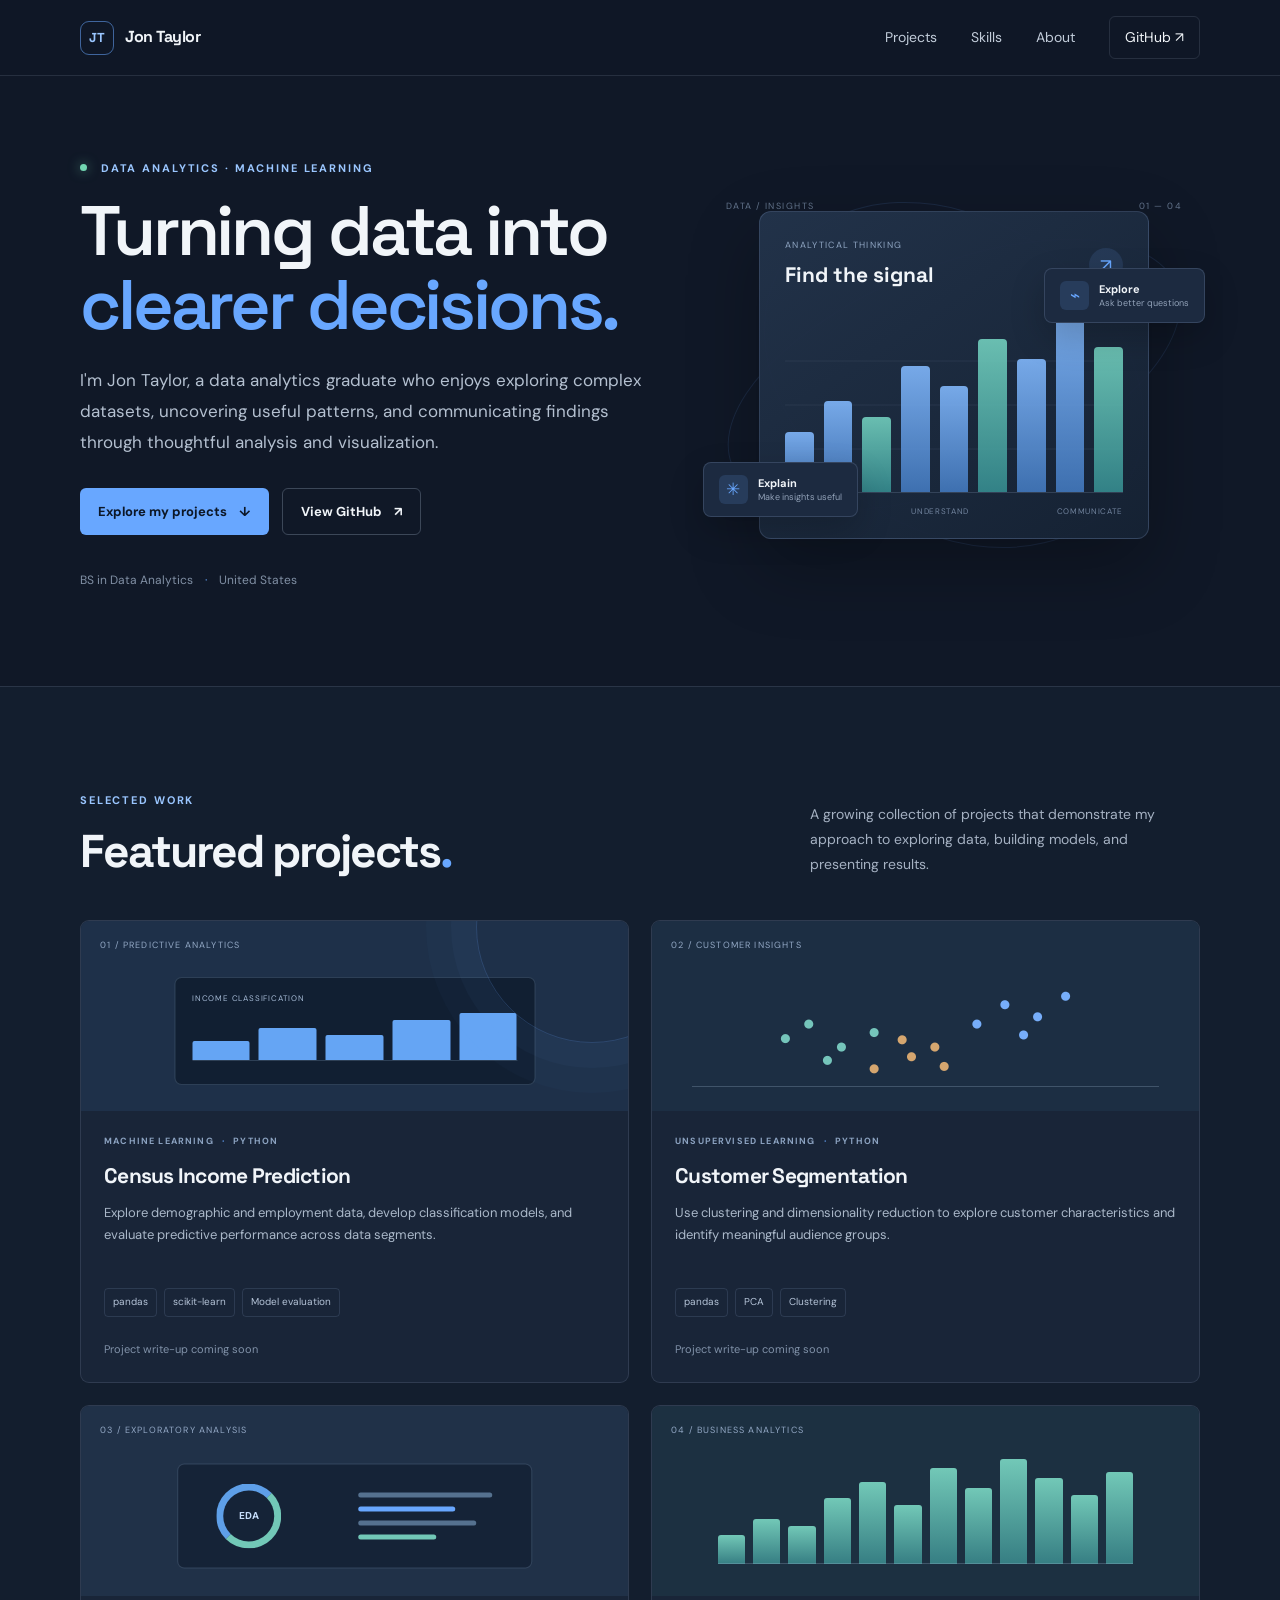
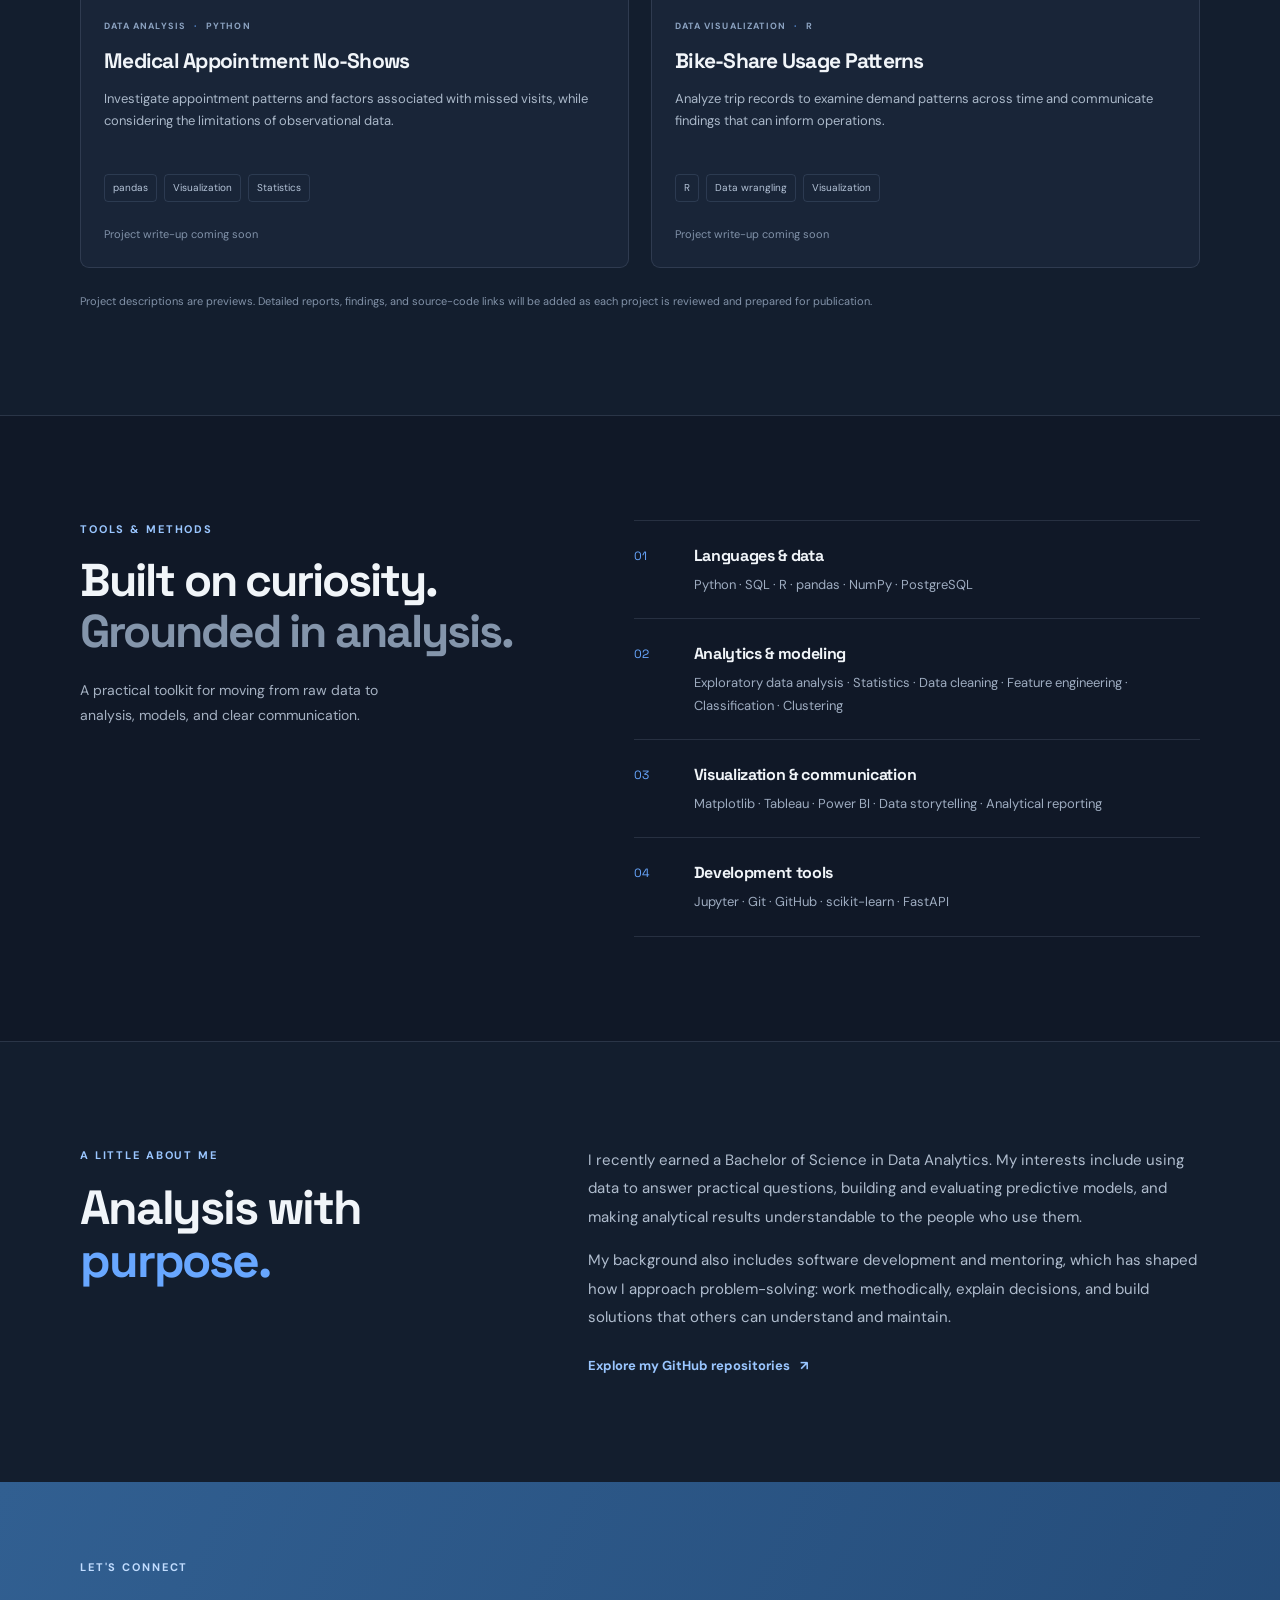
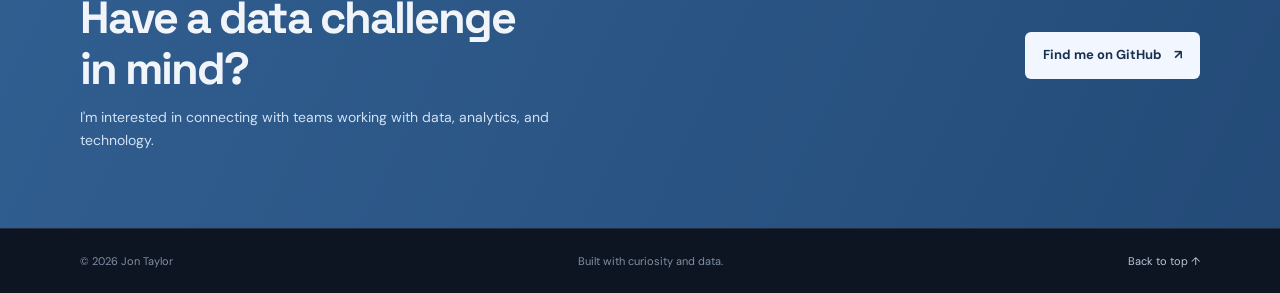
==== index.html @ 0e07718a "initial homepage setup" ====
<!doctype html>
<html lang="en">

<head>
  <meta charset="utf-8">
  <meta name="viewport" content="width=device-width, initial-scale=1">
  <meta name="description"
    content="Jon Taylor's data analytics portfolio, featuring projects in data analysis, visualization, SQL, and machine learning.">
  <meta name="theme-color" content="#101827">
  <title>Jon Taylor | Data Analytics Portfolio</title>
  <link rel="preconnect" href="https://fonts.googleapis.com">
  <link rel="preconnect" href="https://fonts.gstatic.com" crossorigin>
  <link
    href="https://fonts.googleapis.com/css2?family=DM+Sans:wght@400;500;600;700&family=Space+Grotesk:wght@500;600;700&display=swap"
    rel="stylesheet">
  <link rel="stylesheet" href="styles.css">
</head>

<body>
  <header class="site-header">
    <nav class="nav container" aria-label="Main navigation">
      <a class="brand" href="#home" aria-label="Jon Taylor home"><span class="brand-mark">JT</span><span>Jon
          Taylor</span></a>
      <button class="menu-toggle" type="button" aria-expanded="false" aria-controls="nav-links"
        aria-label="Toggle navigation">☰</button>
      <div class="nav-links" id="nav-links">
        <a href="#projects">Projects</a>
        <a href="#skills">Skills</a>
        <a href="#about">About</a>
        <a class="nav-cta" href="https://github.com/jontaylor224" target="_blank" rel="noopener noreferrer">GitHub <span
            aria-hidden="true">↗</span></a>
      </div>
    </nav>
  </header>

  <main>
    <section class="hero container" id="home">
      <div class="hero-copy">
        <p class="eyebrow"><span class="status-dot"></span> DATA ANALYTICS · MACHINE LEARNING</p>
        <h1>Turning data into <span>clearer decisions.</span></h1>
        <p class="hero-intro">I'm Jon Taylor, a data analytics graduate who enjoys exploring complex datasets,
          uncovering useful patterns, and communicating findings through thoughtful analysis and visualization.</p>
        <div class="hero-actions">
          <a class="button button-primary" href="#projects">Explore my projects <span aria-hidden="true">↓</span></a>
          <a class="button button-secondary" href="https://github.com/jontaylor224" target="_blank"
            rel="noopener noreferrer">View GitHub <span aria-hidden="true">↗</span></a>
        </div>
        <div class="hero-meta"><span>BS in Data Analytics</span><span class="meta-separator">·</span><span>United
            States</span></div>
      </div>
      <div class="hero-visual" aria-label="Abstract data visualization illustration">
        <div class="visual-topline"><span>DATA / INSIGHTS</span><span>01 — 04</span></div>
        <div class="chart-card">
          <div class="chart-heading">
            <div><span class="chart-kicker">ANALYTICAL THINKING</span><strong>Find the signal</strong></div><span
              class="chart-icon">↗</span>
          </div>
          <div class="bar-chart" aria-hidden="true">
            <span style="--h:34%"></span><span style="--h:52%"></span><span style="--h:43%"></span><span
              style="--h:72%"></span><span style="--h:61%"></span><span style="--h:88%"></span><span
              style="--h:76%"></span><span style="--h:100%"></span><span style="--h:83%"></span>
          </div>
          <div class="chart-axis"><span>EXPLORE</span><span>UNDERSTAND</span><span>COMMUNICATE</span></div>
        </div>
        <div class="floating-note note-one"><span class="note-symbol">⌁</span><span><b>Explore</b><small>Ask better
              questions</small></span></div>
        <div class="floating-note note-two"><span class="note-symbol">✳</span><span><b>Explain</b><small>Make insights
              useful</small></span></div>
        <div class="visual-orbit orbit-one"></div>
        <div class="visual-orbit orbit-two"></div>
      </div>
    </section>

    <section class="section projects-section" id="projects">
      <div class="container">
        <div class="section-heading">
          <div>
            <p class="eyebrow">SELECTED WORK</p>
            <h2>Featured projects<span class="accent">.</span></h2>
          </div>
          <p class="section-description">A growing collection of projects that demonstrate my approach to exploring
            data, building models, and presenting results.</p>
        </div>
        <div class="project-grid">
          <article class="project-card project-featured">
            <div class="project-art art-census">
              <div class="art-label">01 / PREDICTIVE ANALYTICS</div>
              <div class="mini-dashboard">
                <div class="mini-title">INCOME CLASSIFICATION</div>
                <div class="mini-bars"><i></i><i></i><i></i><i></i><i></i></div>
                <div class="mini-line"></div>
              </div>
            </div>
            <div class="project-content">
              <div class="project-type">MACHINE LEARNING <span>·</span> PYTHON</div>
              <h3>Census Income Prediction</h3>
              <p>Explore demographic and employment data, develop classification models, and evaluate predictive
                performance across data segments.</p>
              <div class="tag-list"><span>pandas</span><span>scikit-learn</span><span>Model evaluation</span></div><span
                class="project-status">Project write-up coming soon</span>
            </div>
          </article>
          <article class="project-card">
            <div class="project-art art-cluster">
              <div class="art-label">02 / CUSTOMER INSIGHTS</div>
              <div class="cluster-points">
                <i></i><i></i><i></i><i></i><i></i><i></i><i></i><i></i><i></i><i></i><i></i><i></i><i></i><i></i><i></i><i></i>
              </div>
              <div class="cluster-axis"></div>
            </div>
            <div class="project-content">
              <div class="project-type">UNSUPERVISED LEARNING <span>·</span> PYTHON</div>
              <h3>Customer Segmentation</h3>
              <p>Use clustering and dimensionality reduction to explore customer characteristics and identify meaningful
                audience groups.</p>
              <div class="tag-list"><span>pandas</span><span>PCA</span><span>Clustering</span></div><span
                class="project-status">Project write-up coming soon</span>
            </div>
          </article>
          <article class="project-card">
            <div class="project-art art-health">
              <div class="art-label">03 / EXPLORATORY ANALYSIS</div>
              <div class="health-panel">
                <div class="health-ring"><span>EDA</span></div>
                <div class="health-lines"><i></i><i></i><i></i><i></i></div>
              </div>
            </div>
            <div class="project-content">
              <div class="project-type">DATA ANALYSIS <span>·</span> PYTHON</div>
              <h3>Medical Appointment No-Shows</h3>
              <p>Investigate appointment patterns and factors associated with missed visits, while considering the
                limitations of observational data.</p>
              <div class="tag-list"><span>pandas</span><span>Visualization</span><span>Statistics</span></div><span
                class="project-status">Project write-up coming soon</span>
            </div>
          </article>
          <article class="project-card">
            <div class="project-art art-bikeshare">
              <div class="art-label">04 / BUSINESS ANALYTICS</div>
              <div class="bike-bars">
                <i></i><i></i><i></i><i></i><i></i><i></i><i></i><i></i><i></i><i></i><i></i><i></i></div>
              <div class="bike-baseline"></div>
            </div>
            <div class="project-content">
              <div class="project-type">DATA VISUALIZATION <span>·</span> R</div>
              <h3>Bike-Share Usage Patterns</h3>
              <p>Analyze trip records to examine demand patterns across time and communicate findings that can inform
                operations.</p>
              <div class="tag-list"><span>R</span><span>Data wrangling</span><span>Visualization</span></div><span
                class="project-status">Project write-up coming soon</span>
            </div>
          </article>
        </div>
        <p class="projects-note">Project descriptions are previews. Detailed reports, findings, and source-code links
          will be added as each project is reviewed and prepared for publication.</p>
      </div>
    </section>

    <section class="section skills-section" id="skills">
      <div class="container skills-layout">
        <div>
          <p class="eyebrow">TOOLS & METHODS</p>
          <h2>Built on curiosity.<br><span class="muted-heading">Grounded in analysis.</span></h2>
          <p class="section-description">A practical toolkit for moving from raw data to analysis, models, and clear
            communication.</p>
        </div>
        <div class="skill-groups">
          <div class="skill-group"><span class="skill-number">01</span>
            <div>
              <h3>Languages & data</h3>
              <p>Python · SQL · R · pandas · NumPy · PostgreSQL</p>
            </div>
          </div>
          <div class="skill-group"><span class="skill-number">02</span>
            <div>
              <h3>Analytics & modeling</h3>
              <p>Exploratory data analysis · Statistics · Data cleaning · Feature engineering · Classification ·
                Clustering</p>
            </div>
          </div>
          <div class="skill-group"><span class="skill-number">03</span>
            <div>
              <h3>Visualization & communication</h3>
              <p>Matplotlib · Tableau · Power BI · Data storytelling · Analytical reporting</p>
            </div>
          </div>
          <div class="skill-group"><span class="skill-number">04</span>
            <div>
              <h3>Development tools</h3>
              <p>Jupyter · Git · GitHub · scikit-learn · FastAPI</p>
            </div>
          </div>
        </div>
      </div>
    </section>

    <section class="section about-section" id="about">
      <div class="container about-layout">
        <div>
          <p class="eyebrow">A LITTLE ABOUT ME</p>
          <h2>Analysis with<br><span class="accent">purpose.</span></h2>
        </div>
        <div class="about-copy">
          <p>I recently earned a Bachelor of Science in Data Analytics. My interests include using data to answer
            practical questions, building and evaluating predictive models, and making analytical results understandable
            to the people who use them.</p>
          <p>My background also includes software development and mentoring, which has shaped how I approach
            problem-solving: work methodically, explain decisions, and build solutions that others can understand and
            maintain.</p><a class="text-link" href="https://github.com/jontaylor224" target="_blank"
            rel="noopener noreferrer">Explore my GitHub repositories <span aria-hidden="true">↗</span></a>
        </div>
      </div>
    </section>

    <section class="contact-section" id="contact">
      <div class="container contact-inner">
        <div>
          <p class="eyebrow">LET'S CONNECT</p>
          <h2>Have a data challenge<br>in mind?</h2>
          <p>I'm interested in connecting with teams working with data, analytics, and technology.</p>
        </div><a class="button button-light" href="https://github.com/jontaylor224" target="_blank"
          rel="noopener noreferrer">Find me on GitHub <span aria-hidden="true">↗</span></a>
      </div>
    </section>
  </main>

  <footer class="footer">
    <div class="container footer-inner"><span>© <span id="year">2026</span> Jon Taylor</span><span>Built with curiosity
        and data.</span><a href="#home">Back to top ↑</a></div>
  </footer>
  <script>
    const toggle = document.querySelector('.menu-toggle');
    const links = document.querySelector('.nav-links');
    toggle.addEventListener('click', () => {
      const expanded = toggle.getAttribute('aria-expanded') === 'true';
      toggle.setAttribute('aria-expanded', String(!expanded));
      links.classList.toggle('is-open', !expanded);
    });
    links.querySelectorAll('a').forEach(link => link.addEventListener('click', () => {
      toggle.setAttribute('aria-expanded', 'false');
      links.classList.remove('is-open');
    }));
    document.getElementById('year').textContent = new Date().getFullYear();
  </script>
</body>

</html>
---- styles.css ----
:root {
    --bg: #101827;
    --bg-soft: #151f30;
    --panel: #1a2639;
    --panel-2: #202d42;
    --text: #f1f5f9;
    --muted: #a5b1c2;
    --subtle: #718096;
    --accent: #68a7ff;
    --accent-2: #9ac6ff;
    --line: rgba(192, 210, 235, .13);
    --font: 'DM Sans', sans-serif;
    --display: 'Space Grotesk', sans-serif
}

* {
    box-sizing: border-box
}

html {
    scroll-behavior: smooth;
    scroll-padding-top: 86px
}

body {
    margin: 0;
    background: var(--bg);
    color: var(--text);
    font-family: var(--font);
    font-size: 16px;
    line-height: 1.65
}

a {
    color: inherit;
    text-decoration: none
}

.container {
    width: min(1120px, calc(100% - 48px));
    margin-inline: auto
}

.site-header {
    height: 76px;
    border-bottom: 1px solid var(--line);
    background: rgba(16, 24, 39, .92);
    position: sticky;
    top: 0;
    z-index: 10;
    backdrop-filter: blur(16px)
}

.nav {
    height: 100%;
    display: flex;
    align-items: center;
    justify-content: space-between
}

.brand {
    display: flex;
    align-items: center;
    gap: 11px;
    font-family: var(--display);
    font-weight: 700;
    letter-spacing: -.03em
}

.brand-mark {
    width: 34px;
    height: 34px;
    display: grid;
    place-items: center;
    border: 1px solid rgba(104, 167, 255, .55);
    border-radius: 9px;
    color: var(--accent-2);
    font-size: 13px
}

.nav-links {
    display: flex;
    align-items: center;
    gap: 34px;
    color: #c2ccda;
    font-size: 14px
}

.nav-links a:hover,
.text-link:hover {
    color: var(--accent-2)
}

.nav-cta {
    padding: 9px 15px;
    border: 1px solid var(--line);
    border-radius: 6px;
    color: var(--text)
}

.menu-toggle {
    display: none;
    background: none;
    border: 0;
    color: var(--text);
    font-size: 23px
}

.hero {
    min-height: 610px;
    display: grid;
    grid-template-columns: 1.08fr .92fr;
    align-items: center;
    gap: 50px;
    padding-top: 62px;
    padding-bottom: 74px
}

.eyebrow {
    margin: 0 0 17px;
    color: var(--accent-2);
    font-size: 11px;
    font-weight: 700;
    letter-spacing: .17em
}

.status-dot {
    display: inline-block;
    width: 7px;
    height: 7px;
    border-radius: 50%;
    background: #72d6b1;
    margin: 0 9px 1px 0;
    box-shadow: 0 0 12px rgba(114, 214, 177, .6)
}

h1,
h2,
h3,
p {
    margin-top: 0
}

h1,
h2,
h3 {
    font-family: var(--display);
    letter-spacing: -.045em
}

h1 {
    max-width: 650px;
    margin-bottom: 23px;
    font-size: clamp(46px, 6vw, 70px);
    line-height: 1.06;
    font-weight: 600
}

h1 span,
.accent {
    color: var(--accent)
}

.hero-intro {
    max-width: 570px;
    color: #b4c0d0;
    font-size: 17px;
    line-height: 1.8
}

.hero-actions {
    display: flex;
    gap: 13px;
    flex-wrap: wrap;
    margin-top: 31px
}

.button {
    min-height: 47px;
    padding: 0 18px;
    display: inline-flex;
    align-items: center;
    justify-content: center;
    gap: 12px;
    border-radius: 6px;
    font-size: 13px;
    font-weight: 700;
    transition: transform .2s, background .2s
}

.button:hover {
    transform: translateY(-2px)
}

.button-primary {
    background: var(--accent);
    color: #0c1727
}

.button-primary:hover {
    background: var(--accent-2)
}

.button-secondary {
    border: 1px solid rgba(192, 210, 235, .25);
    color: var(--text)
}

.hero-meta {
    display: flex;
    gap: 12px;
    align-items: center;
    margin-top: 36px;
    color: #8190a5;
    font-size: 12px
}

.meta-separator {
    color: var(--accent)
}

.hero-visual {
    height: 400px;
    position: relative;
    display: grid;
    place-items: center;
    isolation: isolate
}

.visual-topline {
    position: absolute;
    top: 24px;
    left: 18px;
    right: 18px;
    display: flex;
    justify-content: space-between;
    color: #64758d;
    font-size: 9px;
    letter-spacing: .16em
}

.chart-card {
    position: relative;
    z-index: 2;
    width: min(390px, 88%);
    padding: 26px 25px 20px;
    border: 1px solid rgba(150, 181, 222, .2);
    border-radius: 12px;
    background: linear-gradient(145deg, rgba(35, 51, 75, .96), rgba(22, 34, 52, .96));
    box-shadow: 0 28px 70px rgba(0, 0, 0, .28)
}

.chart-heading {
    display: flex;
    justify-content: space-between;
    align-items: center
}

.chart-heading div {
    display: grid;
    gap: 5px
}

.chart-kicker {
    font-size: 9px;
    letter-spacing: .15em;
    color: #8fa5c2
}

.chart-heading strong {
    font-family: var(--display);
    font-size: 21px
}

.chart-icon {
    display: grid;
    place-items: center;
    width: 34px;
    height: 34px;
    border-radius: 50%;
    background: rgba(104, 167, 255, .12);
    color: var(--accent);
    font-size: 19px
}

.bar-chart {
    height: 175px;
    margin-top: 25px;
    display: flex;
    align-items: end;
    gap: 10px;
    border-bottom: 1px solid rgba(173, 195, 224, .18);
    background: repeating-linear-gradient(to bottom, transparent 0, transparent 42px, rgba(173, 195, 224, .08) 43px, transparent 44px)
}

.bar-chart span {
    flex: 1;
    height: var(--h);
    border-radius: 4px 4px 0 0;
    background: linear-gradient(180deg, #83baff, #437ac0);
    opacity: .88
}

.bar-chart span:nth-child(3n) {
    background: linear-gradient(180deg, #74d2c0, #368e91)
}

.chart-axis {
    display: flex;
    justify-content: space-between;
    margin-top: 12px;
    color: #72849e;
    font-size: 8px;
    letter-spacing: .08em
}

.floating-note {
    position: absolute;
    z-index: 3;
    display: flex;
    align-items: center;
    gap: 10px;
    padding: 12px 15px;
    border: 1px solid rgba(165, 192, 229, .18);
    border-radius: 8px;
    background: #1c2a40;
    box-shadow: 0 14px 35px rgba(0, 0, 0, .2)
}

.floating-note span:last-child {
    display: grid;
    line-height: 1.4
}

.floating-note b {
    font-size: 11px
}

.floating-note small {
    color: #91a1b7;
    font-size: 9px
}

.note-symbol {
    width: 29px;
    height: 29px;
    display: grid;
    place-items: center;
    border-radius: 6px;
    background: rgba(104, 167, 255, .14);
    color: var(--accent);
    font-size: 17px
}

.note-one {
    top: 93px;
    right: -5px
}

.note-two {
    bottom: 58px;
    left: -5px
}

.visual-orbit {
    position: absolute;
    z-index: -1;
    border: 1px solid rgba(104, 167, 255, .12);
    border-radius: 50%;
    transform: rotate(-22deg)
}

.orbit-one {
    width: 480px;
    height: 220px
}

.orbit-two {
    width: 410px;
    height: 310px;
    transform: rotate(35deg)
}

.section {
    padding: 104px 0
}

.projects-section {
    background: #131e2e;
    border-top: 1px solid var(--line);
    border-bottom: 1px solid var(--line)
}

.section-heading {
    display: flex;
    justify-content: space-between;
    align-items: end;
    gap: 35px;
    margin-bottom: 42px
}

.section-heading h2,
.skills-layout h2,
.about-layout h2 {
    font-size: clamp(34px, 4vw, 46px);
    line-height: 1.12;
    margin: 0
}

.section-description {
    max-width: 390px;
    margin: 0;
    color: var(--muted);
    font-size: 14px;
    line-height: 1.8
}

.project-grid {
    display: grid;
    grid-template-columns: repeat(2, minmax(0, 1fr));
    gap: 22px
}

.project-card {
    overflow: hidden;
    border: 1px solid var(--line);
    border-radius: 9px;
    background: #192538;
    transition: transform .2s, border-color .2s
}

.project-card:hover {
    transform: translateY(-4px);
    border-color: rgba(104, 167, 255, .4)
}

.project-art {
    height: 190px;
    position: relative;
    overflow: hidden;
    background: #1e3049
}

.art-label {
    position: absolute;
    top: 17px;
    left: 19px;
    color: #93a8c5;
    font-size: 9px;
    letter-spacing: .13em
}

.mini-dashboard {
    position: absolute;
    left: 50%;
    top: 58%;
    transform: translate(-50%, -50%);
    width: 66%;
    height: 108px;
    padding: 14px 17px;
    border: 1px solid rgba(161, 192, 230, .2);
    border-radius: 7px;
    background: rgba(13, 25, 42, .72)
}

.mini-title {
    font-size: 8px;
    color: #a5bad5;
    letter-spacing: .1em
}

.mini-bars {
    height: 47px;
    display: flex;
    align-items: end;
    gap: 9px;
    margin-top: 8px
}

.mini-bars i {
    display: block;
    flex: 1;
    height: var(--h, 50%);
    background: #65a5f4;
    border-radius: 2px 2px 0 0
}

.mini-bars i:nth-child(1) {
    height: 40%
}

.mini-bars i:nth-child(2) {
    height: 68%
}

.mini-bars i:nth-child(3) {
    height: 53%
}

.mini-bars i:nth-child(4) {
    height: 86%
}

.mini-bars i:nth-child(5) {
    height: 100%
}

.mini-line {
    height: 1px;
    background: rgba(161, 192, 230, .2)
}

.art-census:after {
    content: "";
    position: absolute;
    width: 230px;
    height: 230px;
    right: -80px;
    top: -110px;
    border: 1px solid rgba(104, 167, 255, .2);
    border-radius: 50%;
    box-shadow: 0 0 0 25px rgba(104, 167, 255, .035), 0 0 0 50px rgba(104, 167, 255, .025)
}

.art-cluster {
    background: #1c2e43
}

.cluster-points {
    position: absolute;
    inset: 45px 40px 24px;
    background-image: radial-gradient(circle at 20% 60%, #75c5bb 0 4px, transparent 5px), radial-gradient(circle at 25% 48%, #75c5bb 0 4px, transparent 5px), radial-gradient(circle at 32% 67%, #75c5bb 0 4px, transparent 5px), radial-gradient(circle at 39% 55%, #75c5bb 0 4px, transparent 5px), radial-gradient(circle at 29% 78%, #75c5bb 0 4px, transparent 5px), radial-gradient(circle at 67% 32%, #77aefa 0 4px, transparent 5px), radial-gradient(circle at 74% 42%, #77aefa 0 4px, transparent 5px), radial-gradient(circle at 80% 25%, #77aefa 0 4px, transparent 5px), radial-gradient(circle at 61% 48%, #77aefa 0 4px, transparent 5px), radial-gradient(circle at 71% 57%, #77aefa 0 4px, transparent 5px), radial-gradient(circle at 47% 75%, #d5a66f 0 4px, transparent 5px), radial-gradient(circle at 54% 83%, #d5a66f 0 4px, transparent 5px), radial-gradient(circle at 45% 61%, #d5a66f 0 4px, transparent 5px), radial-gradient(circle at 52% 67%, #d5a66f 0 4px, transparent 5px), radial-gradient(circle at 39% 85%, #d5a66f 0 4px, transparent 5px)
}

.cluster-axis {
    position: absolute;
    left: 40px;
    right: 40px;
    bottom: 24px;
    border-bottom: 1px solid rgba(173, 195, 224, .25)
}

.art-health {
    background: #203148
}

.health-panel {
    position: absolute;
    left: 50%;
    top: 58%;
    transform: translate(-50%, -50%);
    width: 65%;
    height: 105px;
    display: flex;
    align-items: center;
    justify-content: space-around;
    border: 1px solid rgba(161, 192, 230, .2);
    border-radius: 7px;
    background: rgba(13, 25, 42, .55)
}

.health-ring {
    width: 65px;
    height: 65px;
    border: 7px solid #5e9fe8;
    border-right-color: #72c8b7;
    border-bottom-color: #72c8b7;
    border-radius: 50%;
    display: grid;
    place-items: center;
    font-size: 10px;
    font-weight: 700;
    color: #c6ddfa
}

.health-lines {
    width: 38%;
    display: grid;
    gap: 9px
}

.health-lines i {
    height: 5px;
    border-radius: 5px;
    background: #55718f
}

.health-lines i:nth-child(2) {
    width: 72%;
    background: #68a7ff
}

.health-lines i:nth-child(3) {
    width: 88%
}

.health-lines i:nth-child(4) {
    width: 58%;
    background: #72c8b7
}

.art-bikeshare {
    background: #1c3041
}

.bike-bars {
    position: absolute;
    left: 12%;
    right: 12%;
    bottom: 32px;
    height: 105px;
    display: flex;
    align-items: end;
    gap: 8px
}

.bike-bars i {
    flex: 1;
    height: var(--h, 50%);
    background: linear-gradient(180deg, #72c8b7, #367e83);
    border-radius: 3px 3px 0 0
}

.bike-bars i:nth-child(1) {
    height: 28%
}

.bike-bars i:nth-child(2) {
    height: 43%
}

.bike-bars i:nth-child(3) {
    height: 36%
}

.bike-bars i:nth-child(4) {
    height: 63%
}

.bike-bars i:nth-child(5) {
    height: 78%
}

.bike-bars i:nth-child(6) {
    height: 56%
}

.bike-bars i:nth-child(7) {
    height: 91%
}

.bike-bars i:nth-child(8) {
    height: 72%
}

.bike-bars i:nth-child(9) {
    height: 100%
}

.bike-bars i:nth-child(10) {
    height: 82%
}

.bike-bars i:nth-child(11) {
    height: 66%
}

.bike-bars i:nth-child(12) {
    height: 88%
}

.bike-baseline {
    position: absolute;
    left: 12%;
    right: 12%;
    bottom: 32px;
    border-bottom: 1px solid rgba(173, 195, 224, .25)
}

.project-content {
    padding: 23px 23px 21px
}

.project-type {
    color: #8ca3c1;
    font-size: 9px;
    font-weight: 700;
    letter-spacing: .13em
}

.project-type span {
    padding: 0 5px;
    color: var(--accent)
}

.project-content h3 {
    margin: 10px 0 9px;
    font-size: 21px;
    letter-spacing: -.035em
}

.project-content p {
    min-height: 69px;
    margin-bottom: 17px;
    color: #aab8c9;
    font-size: 13px;
    line-height: 1.7
}

.tag-list {
    display: flex;
    gap: 7px;
    flex-wrap: wrap;
    margin-bottom: 18px
}

.tag-list span {
    padding: 5px 8px;
    border: 1px solid rgba(165, 192, 229, .14);
    border-radius: 4px;
    color: #b5c4d8;
    font-size: 10px
}

.project-status {
    color: #8192a9;
    font-size: 11px
}

.projects-note {
    margin: 24px 0 0;
    color: #8292a8;
    font-size: 11px
}

.skills-layout {
    display: grid;
    grid-template-columns: .9fr 1.1fr;
    gap: 90px
}

.skills-layout h2 {
    margin-bottom: 20px
}

.muted-heading {
    color: #8495ab
}

.skills-layout .section-description {
    max-width: 340px
}

.skill-groups {
    border-top: 1px solid var(--line)
}

.skill-group {
    display: grid;
    grid-template-columns: 45px 1fr;
    gap: 15px;
    padding: 22px 0;
    border-bottom: 1px solid var(--line)
}

.skill-number {
    padding-top: 4px;
    color: var(--accent);
    font-family: var(--display);
    font-size: 12px
}

.skill-group h3 {
    margin: 0 0 5px;
    font-size: 16px;
    letter-spacing: -.02em
}

.skill-group p {
    margin: 0;
    color: #9eacc0;
    font-size: 13px;
    line-height: 1.7
}

.about-section {
    background: #131e2e;
    border-top: 1px solid var(--line)
}

.about-layout {
    display: grid;
    grid-template-columns: .8fr 1.2fr;
    gap: 100px
}

.about-layout h2 {
    font-size: 48px
}

.about-copy p {
    color: #b0bdce;
    font-size: 15px;
    line-height: 1.9
}

.text-link {
    display: inline-flex;
    gap: 10px;
    margin-top: 8px;
    color: var(--accent-2);
    font-size: 13px;
    font-weight: 700
}

.contact-section {
    padding: 76px 0;
    background: linear-gradient(115deg, #315f91, #244b78)
}

.contact-inner {
    display: flex;
    align-items: center;
    justify-content: space-between;
    gap: 30px
}

.contact-section .eyebrow {
    color: #c2ddff
}

.contact-section h2 {
    margin-bottom: 12px;
    font-size: clamp(34px, 4vw, 45px);
    line-height: 1.12
}

.contact-section p:not(.eyebrow) {
    max-width: 480px;
    margin: 0;
    color: #d2e2f4;
    font-size: 14px
}

.button-light {
    background: #f2f7ff;
    color: #18314f
}

.button-light:hover {
    background: white
}

.footer {
    padding: 23px 0;
    border-top: 1px solid var(--line);
    background: #0d1522;
    color: #8190a5;
    font-size: 11px
}

.footer-inner {
    display: flex;
    align-items: center;
    justify-content: space-between;
    gap: 15px
}

.footer a {
    color: #b9c7d8
}

.footer a:hover {
    color: var(--accent-2)
}

@media(max-width:800px) {
    .hero {
        grid-template-columns: 1fr;
        gap: 20px;
        padding-top: 75px
    }

    .hero-visual {
        height: 350px;
        max-width: 550px;
        width: 100%;
        margin: 0 auto
    }

    .section {
        padding: 78px 0
    }

    .skills-layout,
    .about-layout {
        grid-template-columns: 1fr;
        gap: 42px
    }

    .section-heading {
        align-items: start;
        flex-direction: column
    }

    .section-description {
        max-width: 560px
    }

    .about-layout h2 br {
        display: none
    }
}

@media(max-width:600px) {
    .container {
        width: min(100% - 34px, 1120px)
    }

    .site-header {
        height: 66px
    }

    .menu-toggle {
        display: block
    }

    .nav-links {
        display: none;
        position: absolute;
        top: 65px;
        left: 0;
        right: 0;
        padding: 20px 24px 24px;
        background: #111d2d;
        border-bottom: 1px solid var(--line);
        flex-direction: column;
        align-items: stretch;
        gap: 18px
    }

    .nav-links.is-open {
        display: flex
    }

    .nav-cta {
        text-align: center
    }

    .hero {
        min-height: auto;
        padding-top: 66px;
        padding-bottom: 50px
    }

    .hero-intro {
        font-size: 15px
    }

    .hero-visual {
        height: 310px
    }

    .chart-card {
        padding: 20px
    }

    .bar-chart {
        height: 135px
    }

    .note-one {
        right: 0;
        top: 60px
    }

    .note-two {
        left: 0;
        bottom: 25px
    }

    .floating-note {
        padding: 9px 11px
    }

    .project-grid {
        grid-template-columns: 1fr
    }

    .project-art {
        height: 175px
    }

    .project-content p {
        min-height: 0
    }

    .section-heading {
        margin-bottom: 30px
    }

    .skills-layout {
        gap: 32px
    }

    .about-layout {
        gap: 25px
    }

    .about-layout h2 {
        font-size: 40px
    }

    .contact-inner {
        align-items: flex-start;
        flex-direction: column
    }

    .contact-section {
        padding: 62px 0
    }

    .footer-inner {
        flex-wrap: wrap
    }

    .footer-inner span:nth-child(2) {
        display: none
    }
}

@media(prefers-reduced-motion:reduce) {
    html {
        scroll-behavior: auto
    }

    *,
    *::before,
    *::after {
        transition: none !important
    }
}
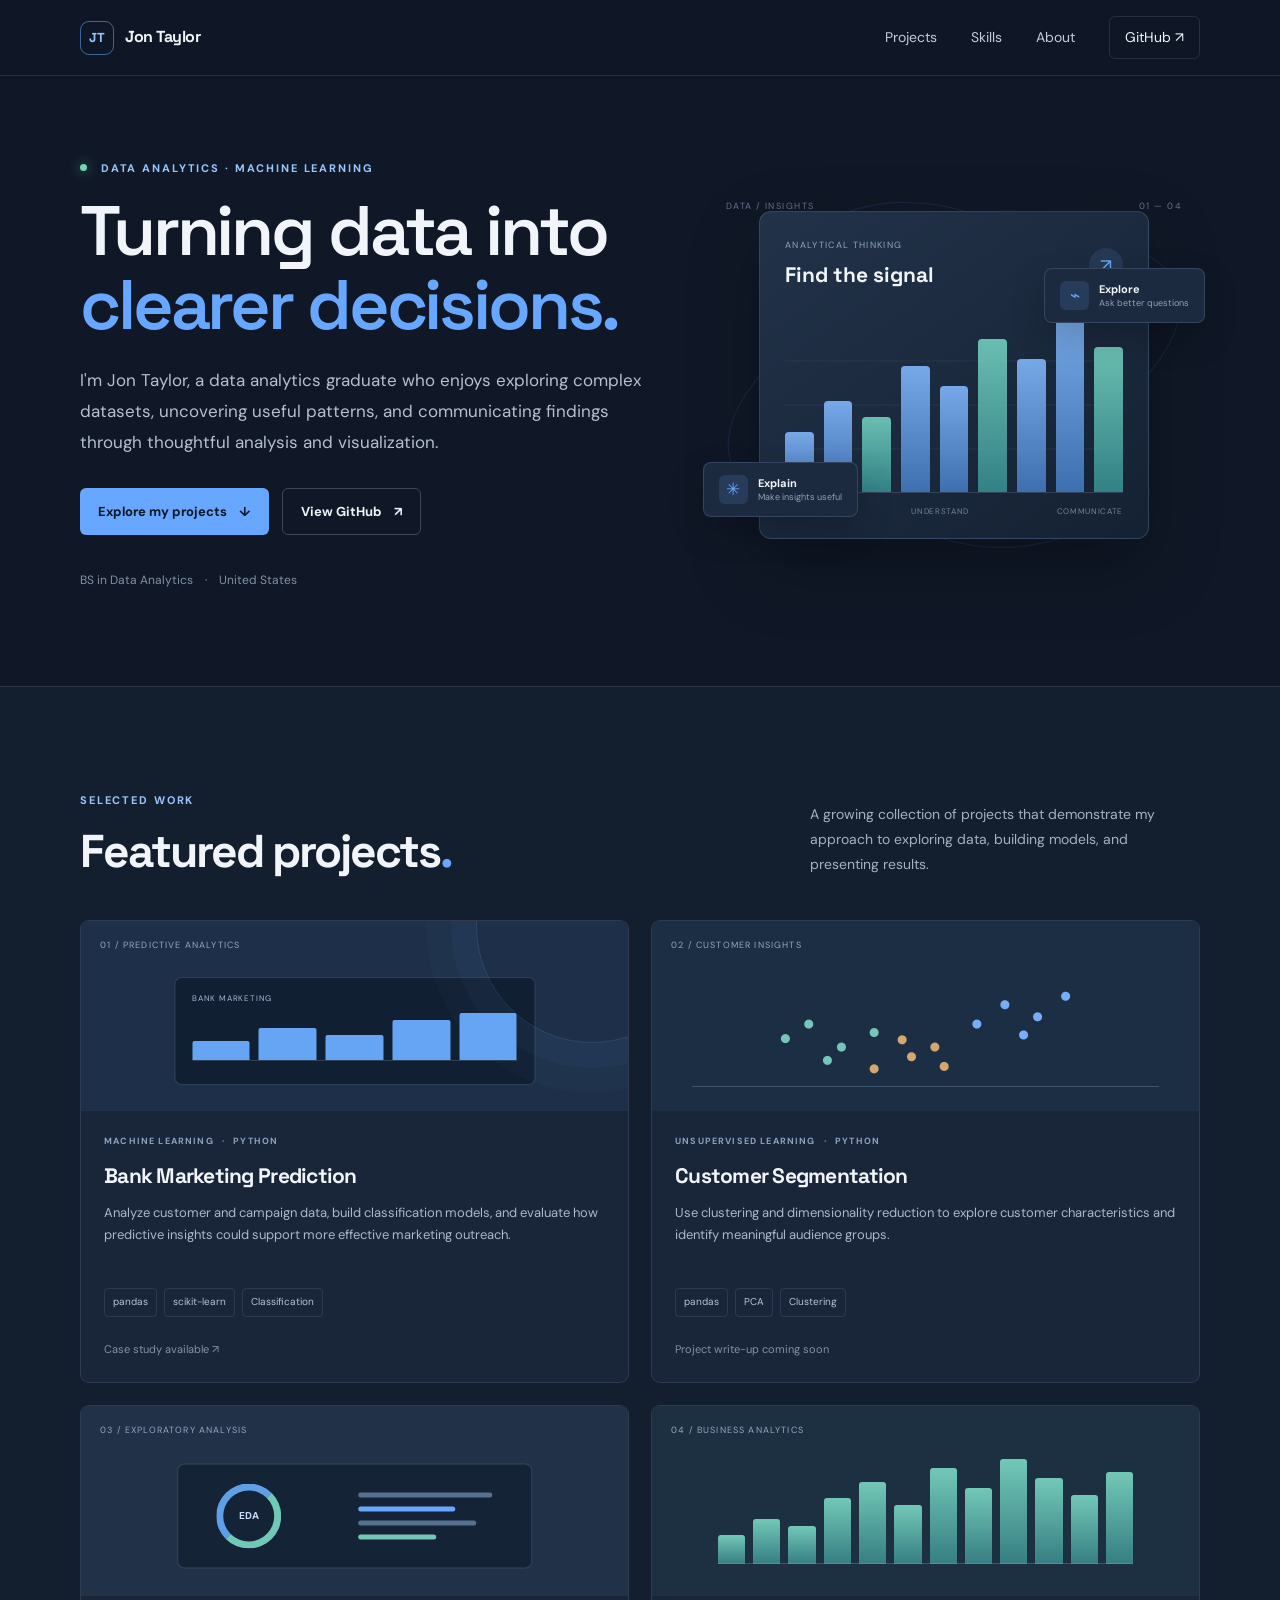
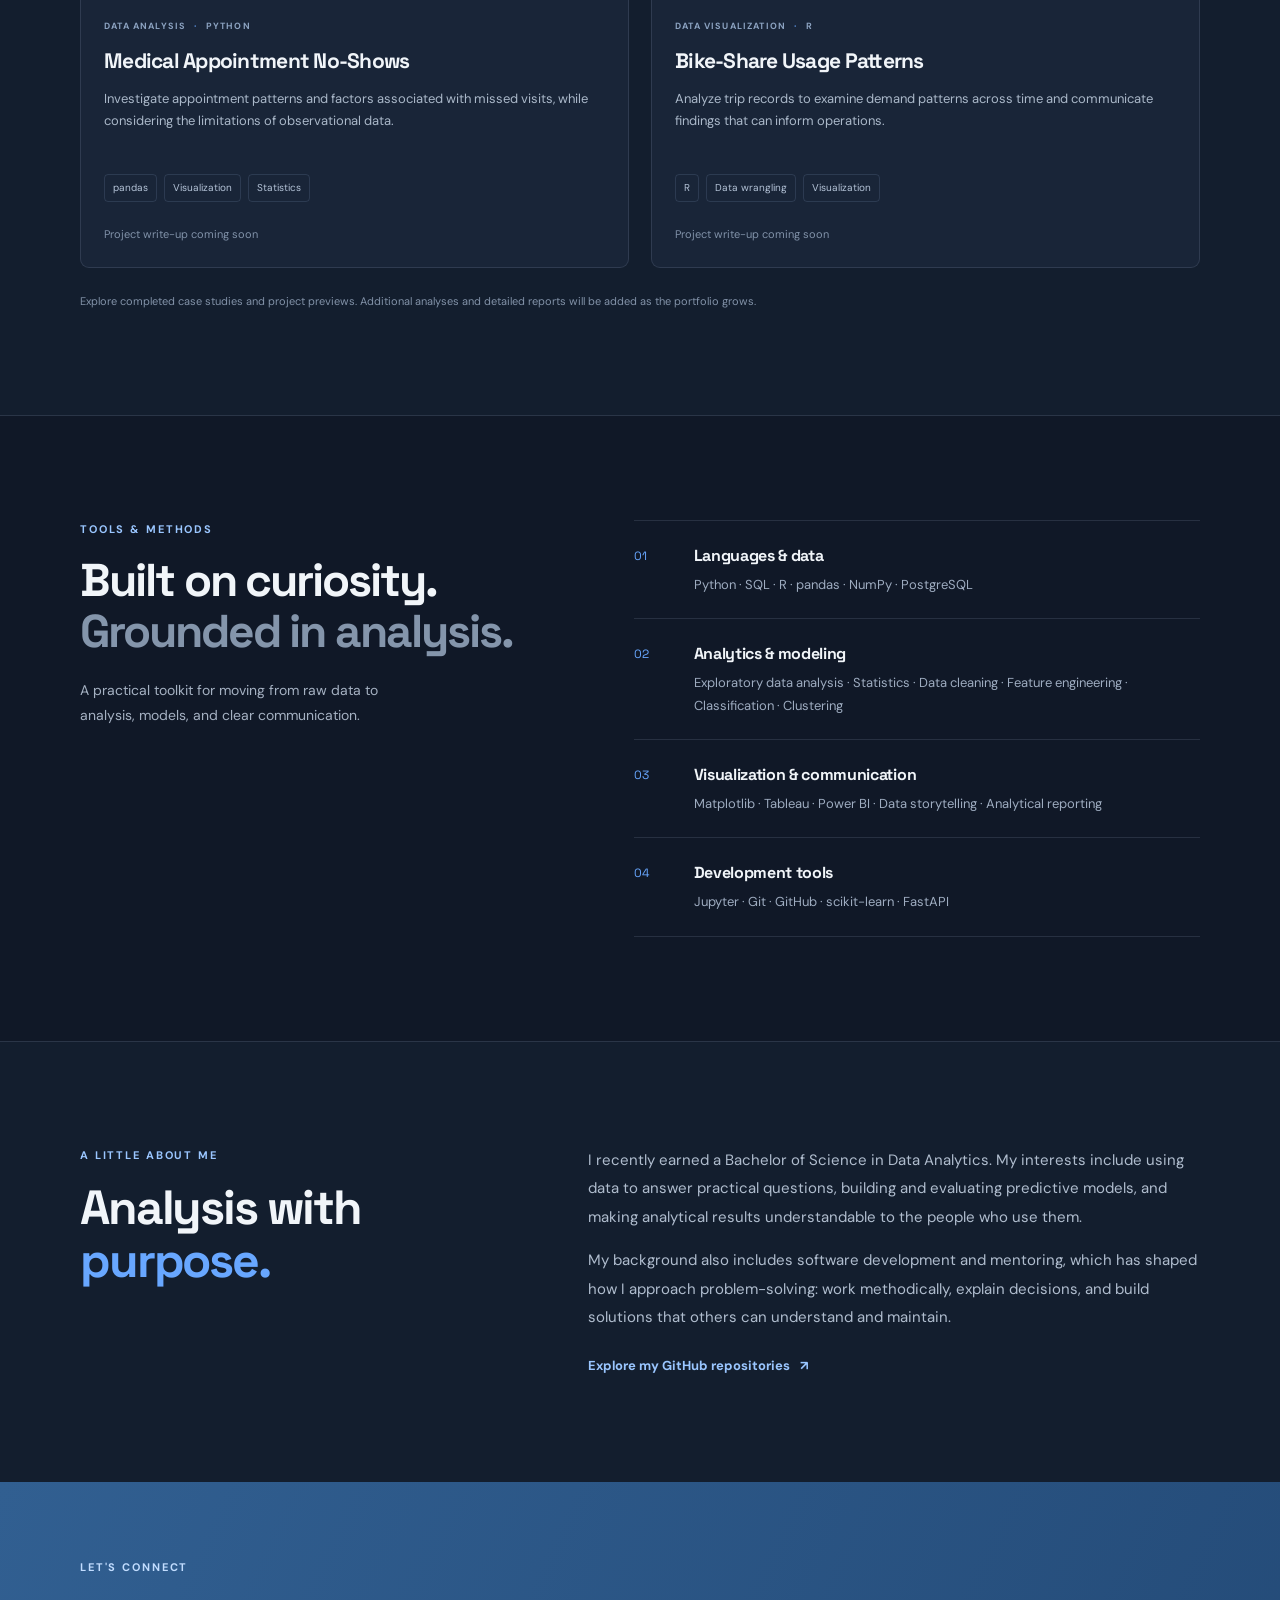
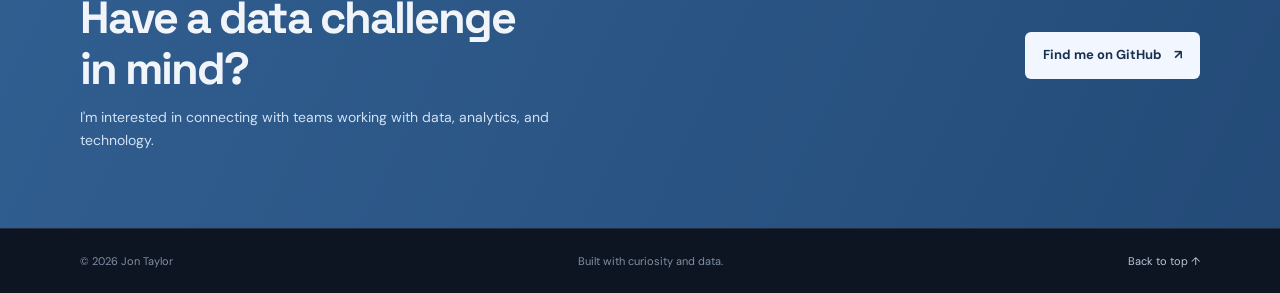
==== commit 7b011313: "added bank-marketing-prediction project" ====
--- a/index.html
+++ b/index.html
@@ -83,22 +83,28 @@
         </div>
         <div class="project-grid">
           <article class="project-card project-featured">
-            <div class="project-art art-census">
-              <div class="art-label">01 / PREDICTIVE ANALYTICS</div>
-              <div class="mini-dashboard">
-                <div class="mini-title">INCOME CLASSIFICATION</div>
-                <div class="mini-bars"><i></i><i></i><i></i><i></i><i></i></div>
-                <div class="mini-line"></div>
-              </div>
-            </div>
-            <div class="project-content">
-              <div class="project-type">MACHINE LEARNING <span>·</span> PYTHON</div>
-              <h3>Census Income Prediction</h3>
-              <p>Explore demographic and employment data, develop classification models, and evaluate predictive
-                performance across data segments.</p>
-              <div class="tag-list"><span>pandas</span><span>scikit-learn</span><span>Model evaluation</span></div><span
-                class="project-status">Project write-up coming soon</span>
-            </div>
+            <a class="project-card-link" href="projects/bank-marketing-prediction/index.html">
+              <div class="project-art art-census">
+                <div class="art-label">01 / PREDICTIVE ANALYTICS</div>
+                <div class="mini-dashboard">
+                  <div class="mini-title">BANK MARKETING</div>
+                  <div class="mini-bars"><i></i><i></i><i></i><i></i><i></i></div>
+                  <div class="mini-line"></div>
+                </div>
+              </div>
+              <div class="project-content">
+                <div class="project-type">MACHINE LEARNING <span>·</span> PYTHON</div>
+                <h3>Bank Marketing Prediction</h3>
+                <p>Analyze customer and campaign data, build classification models, and evaluate how predictive insights
+                  could support more effective marketing outreach.</p>
+                <div class="tag-list">
+                  <span>pandas</span>
+                  <span>scikit-learn</span>
+                  <span>Classification</span>
+                </div>
+                <span class="project-status">Case study available ↗</span>
+              </div>
+            </a>
           </article>
           <article class="project-card">
             <div class="project-art art-cluster">
@@ -138,7 +144,8 @@
             <div class="project-art art-bikeshare">
               <div class="art-label">04 / BUSINESS ANALYTICS</div>
               <div class="bike-bars">
-                <i></i><i></i><i></i><i></i><i></i><i></i><i></i><i></i><i></i><i></i><i></i><i></i></div>
+                <i></i><i></i><i></i><i></i><i></i><i></i><i></i><i></i><i></i><i></i><i></i><i></i>
+              </div>
               <div class="bike-baseline"></div>
             </div>
             <div class="project-content">
@@ -151,8 +158,10 @@
             </div>
           </article>
         </div>
-        <p class="projects-note">Project descriptions are previews. Detailed reports, findings, and source-code links
-          will be added as each project is reviewed and prepared for publication.</p>
+        <p class="projects-note">
+          Explore completed case studies and project previews. Additional analyses
+          and detailed reports will be added as the portfolio grows.
+        </p>
       </div>
     </section>
 
--- a/styles.css
+++ b/styles.css
@@ -1039,4 +1039,22 @@
     *::after {
         transition: none !important
     }
+}
+
+.project-card-link {
+    display: block;
+    height: 100%;
+    color: inherit;
+    text-decoration: none;
+}
+
+.project-card-link:hover {
+    color: inherit;
+    text-decoration: none;
+}
+
+.project-card-link:focus-visible {
+    outline: 2px solid #60a5fa;
+    outline-offset: -3px;
+    border-radius: 9px;
 }
